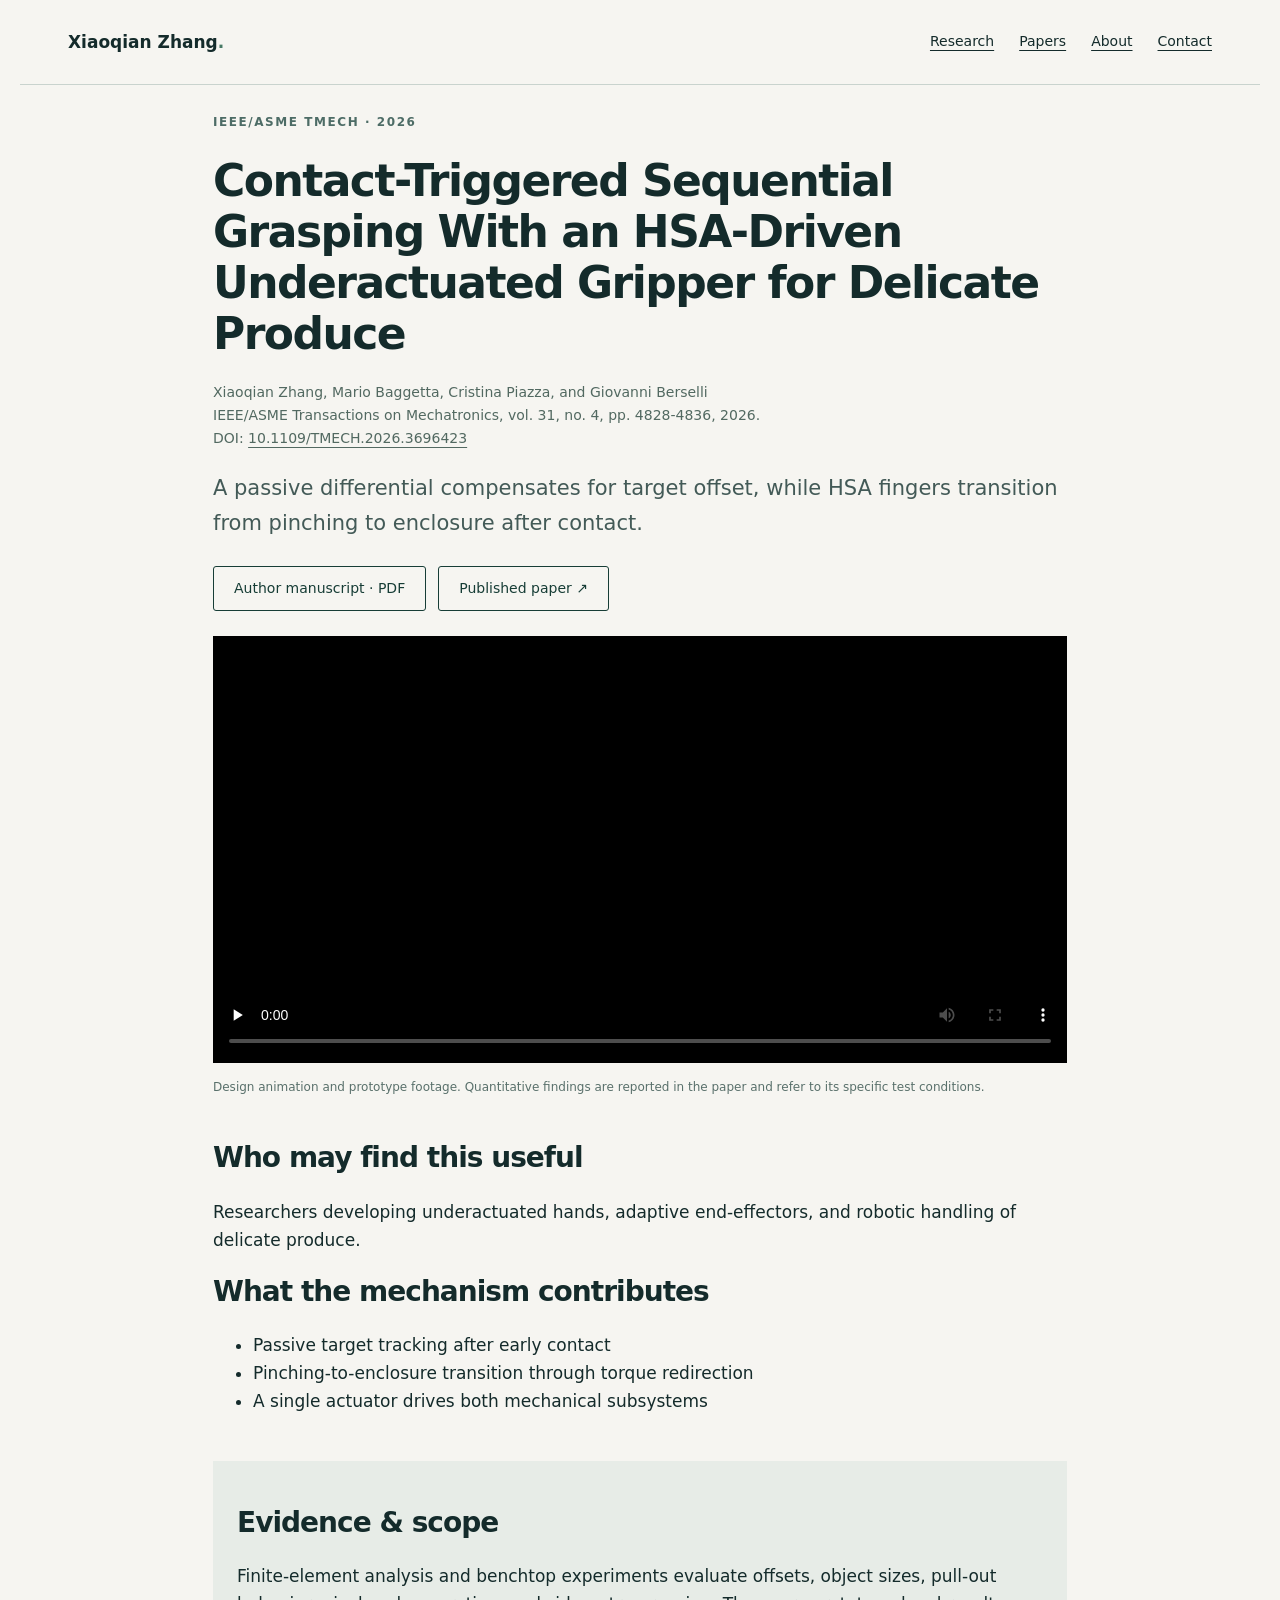
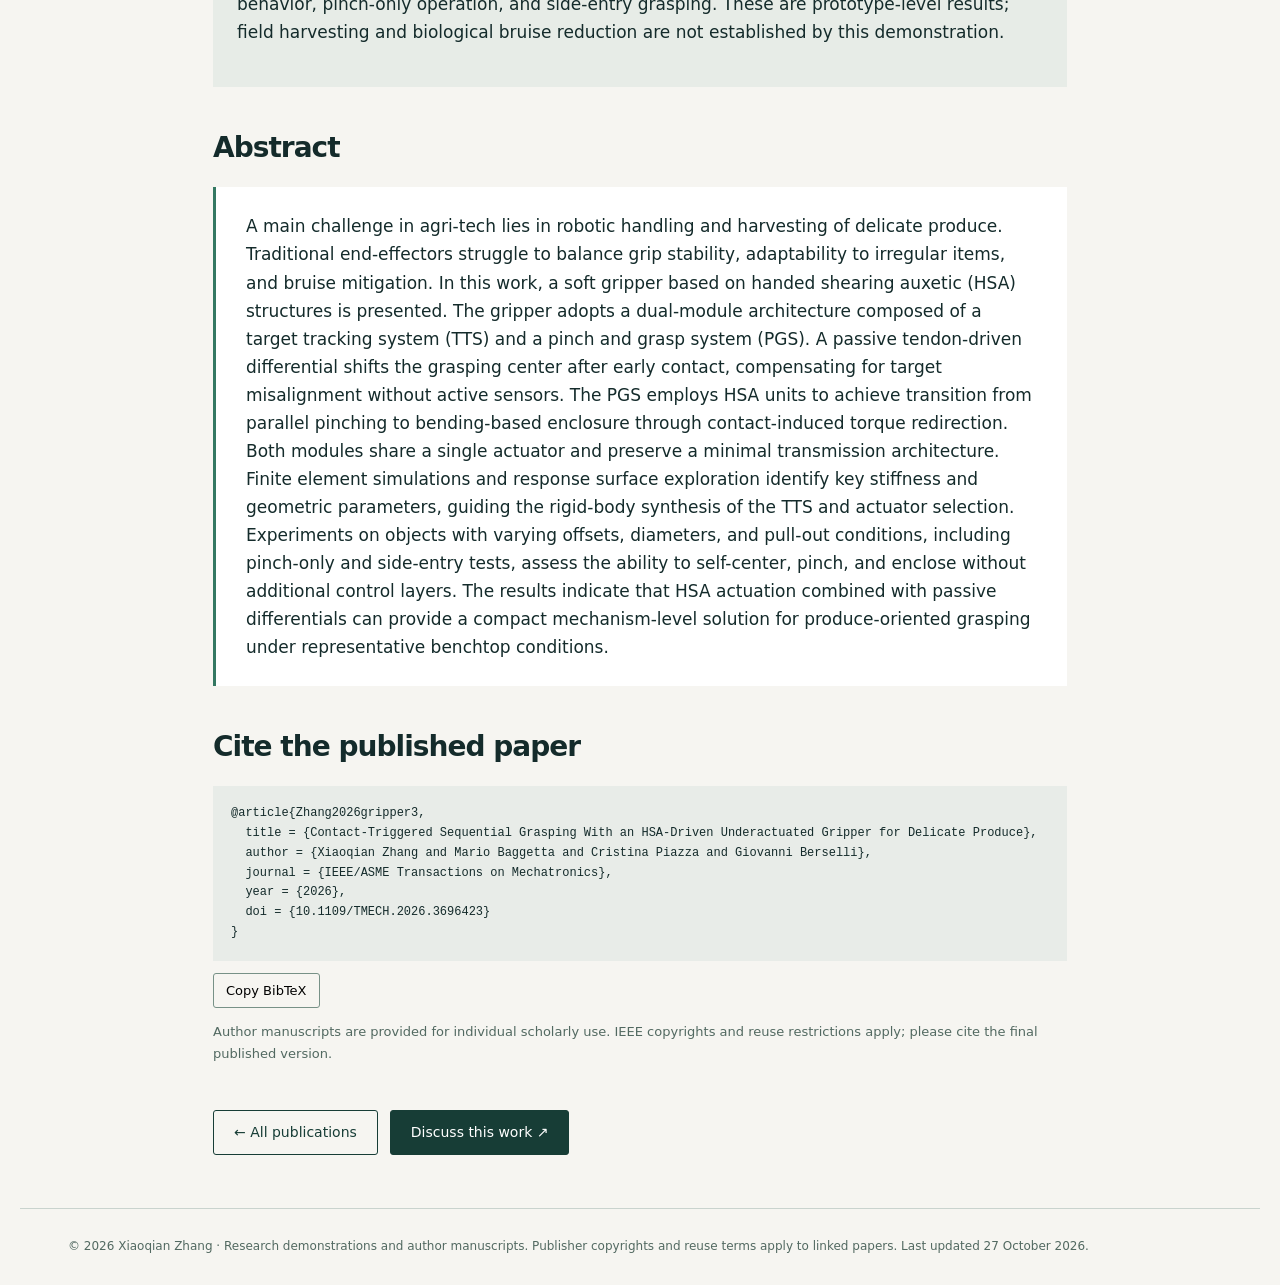
==== research/gripper3.html @ aa2665a9 "Add five research project pages" ====
<!doctype html><html lang="en"><head><meta charset="utf-8"><meta name="viewport" content="width=device-width,initial-scale=1"><title>Contact-Triggered Sequential Grasping With an HSA-Driven Underactuated Gripper for Delicate Produce | Xiaoqian Zhang</title><meta name="description" content="A passive differential compensates for target offset, while HSA fingers transition from pinching to enclosure after contact."><link rel="canonical" href="https://zxq6106109.github.io/research/gripper3.html"><meta property="og:title" content="Contact-Triggered Sequential Grasping With an HSA-Driven Underactuated Gripper for Delicate Produce | Xiaoqian Zhang"><meta property="og:description" content="A passive differential compensates for target offset, while HSA fingers transition from pinching to enclosure after contact."><meta property="og:type" content="website"><meta property="og:image" content="https://zxq6106109.github.io/media/gripper3.jpg"><link rel="stylesheet" href="/style.css"><meta name="citation_author" content="Xiaoqian Zhang"><meta name="citation_author" content="Mario Baggetta"><meta name="citation_author" content="Cristina Piazza"><meta name="citation_author" content="Giovanni Berselli"><meta name="citation_title" content="Contact-Triggered Sequential Grasping With an HSA-Driven Underactuated Gripper for Delicate Produce"><meta name="citation_publication_date" content="2026/06/12"><meta name="citation_doi" content="10.1109/TMECH.2026.3696423"><meta name="citation_pdf_url" content="https://zxq6106109.github.io/papers/gripper3_author_manuscript.pdf"></head><body><header><a class="logo" href="/">Xiaoqian Zhang<span style="color:#487a66">.</span></a><nav aria-label="Main"><a href="/#research">Research</a><a href="/#publications">Papers</a><a href="/#about">About</a><a href="/#contact">Contact</a></nav></header><main class="paper"><div class="eyebrow">IEEE/ASME TMECH · 2026</div><h1>Contact-Triggered Sequential Grasping With an HSA-Driven Underactuated Gripper for Delicate Produce</h1><p class="meta">Xiaoqian Zhang, Mario Baggetta, Cristina Piazza, and Giovanni Berselli<br>IEEE/ASME Transactions on Mechatronics, vol. 31, no. 4, pp. 4828-4836, 2026.<br>DOI: <a href="https://doi.org/10.1109/TMECH.2026.3696423">10.1109/TMECH.2026.3696423</a></p><p class="lead">A passive differential compensates for target offset, while HSA fingers transition from pinching to enclosure after contact.</p><div class="actions"><a class="button secondary" href="/papers/gripper3_author_manuscript.pdf">Author manuscript · PDF</a><a class="button secondary" href="https://doi.org/10.1109/TMECH.2026.3696423">Published paper ↗</a></div><video controls preload="none" playsinline poster="/media/gripper3.jpg" aria-label="Contact-triggered adaptive grasping demonstration"><source src="/media/gripper3.mp4" type="video/mp4"></video><p class="caption">Design animation and prototype footage. Quantitative findings are reported in the paper and refer to its specific test conditions.</p><section><h2>Who may find this useful</h2><p>Researchers developing underactuated hands, adaptive end-effectors, and robotic handling of delicate produce.</p><h2>What the mechanism contributes</h2><ul><li>Passive target tracking after early contact</li><li>Pinching-to-enclosure transition through torque redirection</li><li>A single actuator drives both mechanical subsystems</li></ul></section><section class="evidence"><h2>Evidence & scope</h2><p>Finite-element analysis and benchtop experiments evaluate offsets, object sizes, pull-out behavior, pinch-only operation, and side-entry grasping. These are prototype-level results; field harvesting and biological bruise reduction are not established by this demonstration.</p></section><section><h2>Abstract</h2><div class="abstract">A main challenge in agri-tech lies in robotic handling and harvesting of delicate produce. Traditional end-effectors struggle to balance grip stability, adaptability to irregular items, and bruise mitigation. In this work, a soft gripper based on handed shearing auxetic (HSA) structures is presented. The gripper adopts a dual-module architecture composed of a target tracking system (TTS) and a pinch and grasp system (PGS). A passive tendon-driven differential shifts the grasping center after early contact, compensating for target misalignment without active sensors. The PGS employs HSA units to achieve transition from parallel pinching to bending-based enclosure through contact-induced torque redirection. Both modules share a single actuator and preserve a minimal transmission architecture. Finite element simulations and response surface exploration identify key stiffness and geometric parameters, guiding the rigid-body synthesis of the TTS and actuator selection. Experiments on objects with varying offsets, diameters, and pull-out conditions, including pinch-only and side-entry tests, assess the ability to self-center, pinch, and enclose without additional control layers. The results indicate that HSA actuation combined with passive differentials can provide a compact mechanism-level solution for produce-oriented grasping under representative benchtop conditions.</div></section><section><h2>Cite the published paper</h2><pre id="bib">@article{Zhang2026gripper3,
  title = {Contact-Triggered Sequential Grasping With an HSA-Driven Underactuated Gripper for Delicate Produce},
  author = {Xiaoqian Zhang and Mario Baggetta and Cristina Piazza and Giovanni Berselli},
  journal = {IEEE/ASME Transactions on Mechatronics},
  year = {2026},
  doi = {10.1109/TMECH.2026.3696423}
}</pre><button class="copy" onclick="navigator.clipboard.writeText(document.getElementById('bib').textContent).then(()=>this.textContent='Copied').catch(()=>this.textContent='Select and copy the text above')">Copy BibTeX</button><p class="small">Author manuscripts are provided for individual scholarly use. IEEE copyrights and reuse restrictions apply; please cite the final published version.</p></section><div class="actions"><a class="button secondary" href="/#publications">← All publications</a><a class="button" href="mailto:xiaoqian.zhang@edu.unige.it">Discuss this work ↗</a></div></main><footer>© 2026 Xiaoqian Zhang · Research demonstrations and author manuscripts. Publisher copyrights and reuse terms apply to linked papers. Last updated 27 October 2026.</footer></body></html>
---- style.css ----
*{box-sizing:border-box}html{scroll-behavior:smooth}body{margin:0;background:#f6f5f1;color:#142b2b;font:17px/1.65 system-ui,sans-serif}a{color:inherit;text-underline-offset:4px}a:hover{color:#087b70}header,main,footer{max-width:1240px;margin:auto;padding:28px 48px}header{display:flex;justify-content:space-between;border-bottom:1px solid #c9d3ce;align-items:center}nav{display:flex;gap:25px;font-size:14px}.logo{font-weight:750;text-decoration:none}.eyebrow{font-size:12px;letter-spacing:.13em;text-transform:uppercase;color:#4d6c66;font-weight:700}h1,h2,h3{line-height:1.1;letter-spacing:-.035em}h1{font-size:clamp(42px,5.5vw,76px);font-weight:550;margin:22px 0}h2{font-size:42px;font-weight:550}h3{font-size:29px;font-weight:550}.hero{display:grid;grid-template-columns:1.06fr 1fr;gap:52px;padding:62px 0 80px;align-items:center}.hero p{max-width:590px;color:#435a57}.hero img{width:100%;background:#070909;border-radius:4px}.caption{font-size:12px;color:#59706b;margin-top:7px}.actions{display:flex;flex-wrap:wrap;gap:12px;margin:25px 0}.button{display:inline-block;background:#173d36;color:#fff;text-decoration:none;padding:10px 20px;border:1px solid #173d36;font-size:14px;border-radius:3px}.button:hover{background:#286154;color:white}.button.secondary{background:transparent;color:#173d36}.section-head{border-top:1px solid #c9d3ce;padding-top:25px;margin-top:20px}.project{display:grid;grid-template-columns:1fr 1fr;gap:50px;margin:58px 0 80px;align-items:center}.project video{width:100%;background:black;display:block;aspect-ratio:16/9}.project h3{margin:15px 0}.project p{color:#435a57}.tag{font-size:11px;font-weight:750;letter-spacing:.07em;text-transform:uppercase;color:#236b5a}.paperlist{padding:0;list-style:none}.paperlist li{padding:24px 0;border-bottom:1px solid #c9d3ce}.paperlist h3{font-size:22px;line-height:1.3;margin:0 0 9px}.meta{font-size:14px;color:#526961}.about{display:grid;grid-template-columns:1fr 1fr;gap:60px;padding:45px 0}.about p{color:#435a57}.contact{padding:45px 0 70px}footer{font-size:12px;border-top:1px solid #c9d3ce;color:#526961}.paper{max-width:950px}.paper h1{font-size:44px;line-height:1.16}.paper video{width:100%;background:black}.paper .lead{font-size:21px;color:#435a57}.paper section{margin:46px 0}.paper h2{font-size:28px}.abstract{background:white;border-left:3px solid #347862;padding:25px 30px}.evidence{padding:24px;background:#e7ece7}.small{font-size:13px;color:#526961}details{margin-top:20px}pre{white-space:pre-wrap;overflow-wrap:anywhere;font-size:12px;padding:18px;background:#e8ece8}button{cursor:pointer;font:inherit}.copy{font-size:13px;padding:6px 12px;border:1px solid #779187;border-radius:3px;background:transparent}.screenreader{position:absolute;left:-10000px}@media(max-width:760px){header,main,footer{padding:20px 22px}nav{gap:13px;font-size:12px}.hero,.project,.about{grid-template-columns:1fr;gap:25px}.hero{padding:35px 0}.project{margin:35px 0 60px}.paper h1{font-size:34px}h2{font-size:34px}}@media(prefers-reduced-motion:reduce){html{scroll-behavior:auto}}
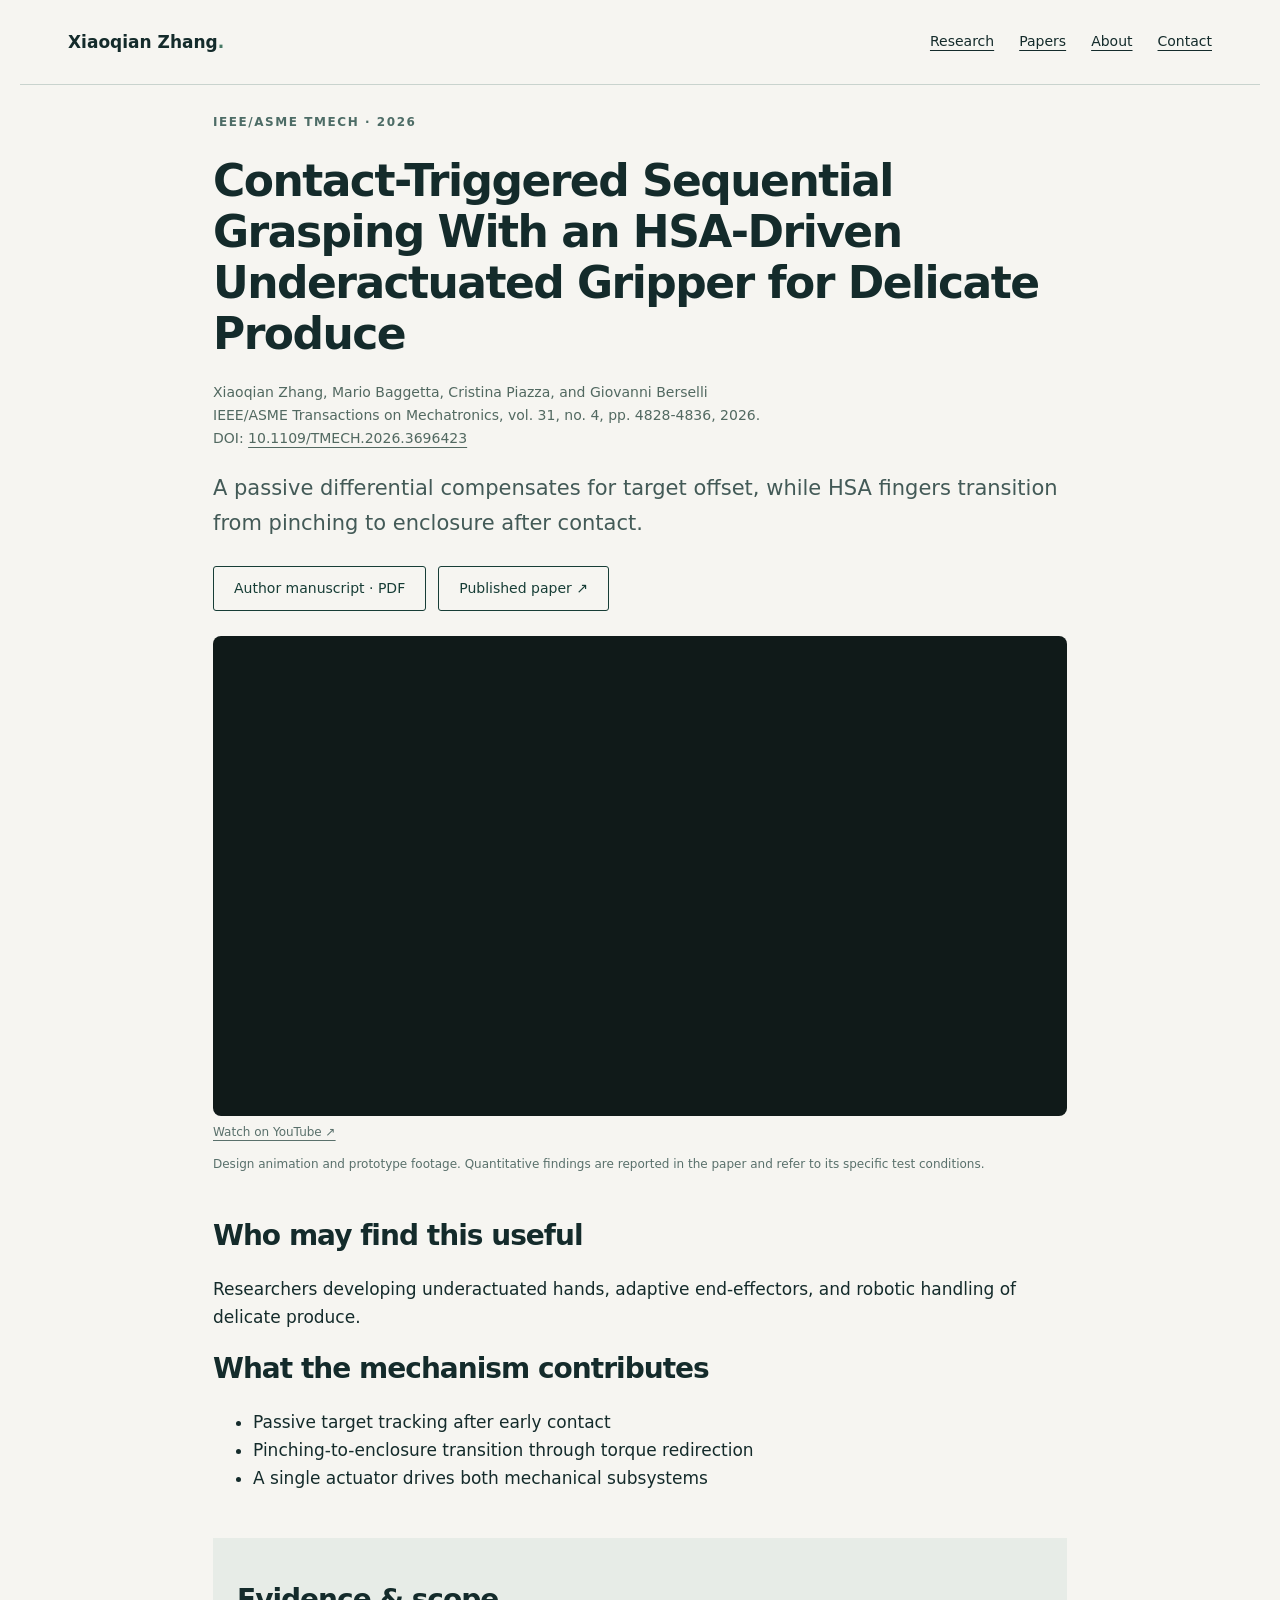
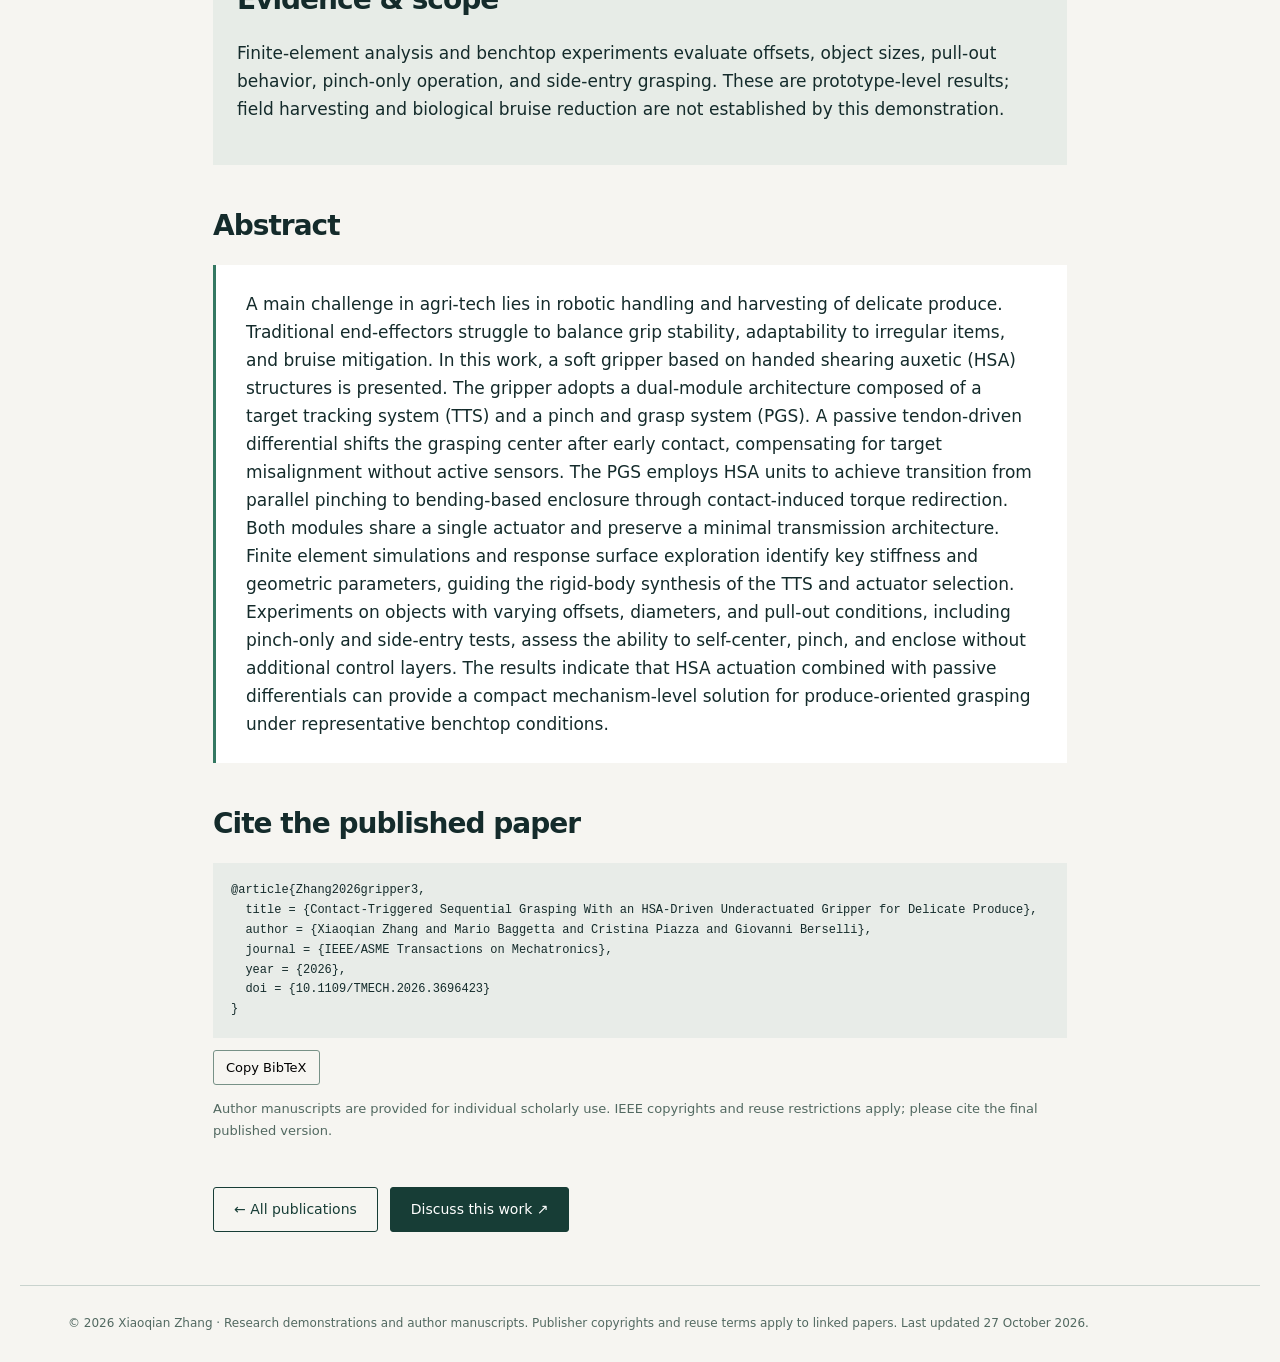
==== commit 62039f44: "Connect research pages to published video demonstrations" ====
--- a/research/gripper3.html
+++ b/research/gripper3.html
@@ -1,4 +1,4 @@
-<!doctype html><html lang="en"><head><meta charset="utf-8"><meta name="viewport" content="width=device-width,initial-scale=1"><title>Contact-Triggered Sequential Grasping With an HSA-Driven Underactuated Gripper for Delicate Produce | Xiaoqian Zhang</title><meta name="description" content="A passive differential compensates for target offset, while HSA fingers transition from pinching to enclosure after contact."><link rel="canonical" href="https://zxq6106109.github.io/research/gripper3.html"><meta property="og:title" content="Contact-Triggered Sequential Grasping With an HSA-Driven Underactuated Gripper for Delicate Produce | Xiaoqian Zhang"><meta property="og:description" content="A passive differential compensates for target offset, while HSA fingers transition from pinching to enclosure after contact."><meta property="og:type" content="website"><meta property="og:image" content="https://zxq6106109.github.io/media/gripper3.jpg"><link rel="stylesheet" href="/style.css"><meta name="citation_author" content="Xiaoqian Zhang"><meta name="citation_author" content="Mario Baggetta"><meta name="citation_author" content="Cristina Piazza"><meta name="citation_author" content="Giovanni Berselli"><meta name="citation_title" content="Contact-Triggered Sequential Grasping With an HSA-Driven Underactuated Gripper for Delicate Produce"><meta name="citation_publication_date" content="2026/06/12"><meta name="citation_doi" content="10.1109/TMECH.2026.3696423"><meta name="citation_pdf_url" content="https://zxq6106109.github.io/papers/gripper3_author_manuscript.pdf"></head><body><header><a class="logo" href="/">Xiaoqian Zhang<span style="color:#487a66">.</span></a><nav aria-label="Main"><a href="/#research">Research</a><a href="/#publications">Papers</a><a href="/#about">About</a><a href="/#contact">Contact</a></nav></header><main class="paper"><div class="eyebrow">IEEE/ASME TMECH · 2026</div><h1>Contact-Triggered Sequential Grasping With an HSA-Driven Underactuated Gripper for Delicate Produce</h1><p class="meta">Xiaoqian Zhang, Mario Baggetta, Cristina Piazza, and Giovanni Berselli<br>IEEE/ASME Transactions on Mechatronics, vol. 31, no. 4, pp. 4828-4836, 2026.<br>DOI: <a href="https://doi.org/10.1109/TMECH.2026.3696423">10.1109/TMECH.2026.3696423</a></p><p class="lead">A passive differential compensates for target offset, while HSA fingers transition from pinching to enclosure after contact.</p><div class="actions"><a class="button secondary" href="/papers/gripper3_author_manuscript.pdf">Author manuscript · PDF</a><a class="button secondary" href="https://doi.org/10.1109/TMECH.2026.3696423">Published paper ↗</a></div><video controls preload="none" playsinline poster="/media/gripper3.jpg" aria-label="Contact-triggered adaptive grasping demonstration"><source src="/media/gripper3.mp4" type="video/mp4"></video><p class="caption">Design animation and prototype footage. Quantitative findings are reported in the paper and refer to its specific test conditions.</p><section><h2>Who may find this useful</h2><p>Researchers developing underactuated hands, adaptive end-effectors, and robotic handling of delicate produce.</p><h2>What the mechanism contributes</h2><ul><li>Passive target tracking after early contact</li><li>Pinching-to-enclosure transition through torque redirection</li><li>A single actuator drives both mechanical subsystems</li></ul></section><section class="evidence"><h2>Evidence & scope</h2><p>Finite-element analysis and benchtop experiments evaluate offsets, object sizes, pull-out behavior, pinch-only operation, and side-entry grasping. These are prototype-level results; field harvesting and biological bruise reduction are not established by this demonstration.</p></section><section><h2>Abstract</h2><div class="abstract">A main challenge in agri-tech lies in robotic handling and harvesting of delicate produce. Traditional end-effectors struggle to balance grip stability, adaptability to irregular items, and bruise mitigation. In this work, a soft gripper based on handed shearing auxetic (HSA) structures is presented. The gripper adopts a dual-module architecture composed of a target tracking system (TTS) and a pinch and grasp system (PGS). A passive tendon-driven differential shifts the grasping center after early contact, compensating for target misalignment without active sensors. The PGS employs HSA units to achieve transition from parallel pinching to bending-based enclosure through contact-induced torque redirection. Both modules share a single actuator and preserve a minimal transmission architecture. Finite element simulations and response surface exploration identify key stiffness and geometric parameters, guiding the rigid-body synthesis of the TTS and actuator selection. Experiments on objects with varying offsets, diameters, and pull-out conditions, including pinch-only and side-entry tests, assess the ability to self-center, pinch, and enclose without additional control layers. The results indicate that HSA actuation combined with passive differentials can provide a compact mechanism-level solution for produce-oriented grasping under representative benchtop conditions.</div></section><section><h2>Cite the published paper</h2><pre id="bib">@article{Zhang2026gripper3,
+<!doctype html><html lang="en"><head><meta charset="utf-8"><meta name="viewport" content="width=device-width,initial-scale=1"><title>Contact-Triggered Sequential Grasping With an HSA-Driven Underactuated Gripper for Delicate Produce | Xiaoqian Zhang</title><meta name="description" content="A passive differential compensates for target offset, while HSA fingers transition from pinching to enclosure after contact."><link rel="canonical" href="https://zxq6106109.github.io/research/gripper3.html"><meta property="og:title" content="Contact-Triggered Sequential Grasping With an HSA-Driven Underactuated Gripper for Delicate Produce | Xiaoqian Zhang"><meta property="og:description" content="A passive differential compensates for target offset, while HSA fingers transition from pinching to enclosure after contact."><meta property="og:type" content="website"><meta property="og:image" content="https://zxq6106109.github.io/media/gripper3.jpg"><link rel="stylesheet" href="/style.css"><meta name="citation_author" content="Xiaoqian Zhang"><meta name="citation_author" content="Mario Baggetta"><meta name="citation_author" content="Cristina Piazza"><meta name="citation_author" content="Giovanni Berselli"><meta name="citation_title" content="Contact-Triggered Sequential Grasping With an HSA-Driven Underactuated Gripper for Delicate Produce"><meta name="citation_publication_date" content="2026/06/12"><meta name="citation_doi" content="10.1109/TMECH.2026.3696423"><meta name="citation_pdf_url" content="https://zxq6106109.github.io/papers/gripper3_author_manuscript.pdf"></head><body><header><a class="logo" href="/">Xiaoqian Zhang<span style="color:#487a66">.</span></a><nav aria-label="Main"><a href="/#research">Research</a><a href="/#publications">Papers</a><a href="/#about">About</a><a href="/#contact">Contact</a></nav></header><main class="paper"><div class="eyebrow">IEEE/ASME TMECH · 2026</div><h1>Contact-Triggered Sequential Grasping With an HSA-Driven Underactuated Gripper for Delicate Produce</h1><p class="meta">Xiaoqian Zhang, Mario Baggetta, Cristina Piazza, and Giovanni Berselli<br>IEEE/ASME Transactions on Mechatronics, vol. 31, no. 4, pp. 4828-4836, 2026.<br>DOI: <a href="https://doi.org/10.1109/TMECH.2026.3696423">10.1109/TMECH.2026.3696423</a></p><p class="lead">A passive differential compensates for target offset, while HSA fingers transition from pinching to enclosure after contact.</p><div class="actions"><a class="button secondary" href="/papers/gripper3_author_manuscript.pdf">Author manuscript · PDF</a><a class="button secondary" href="https://doi.org/10.1109/TMECH.2026.3696423">Published paper ↗</a></div><div class="video-embed"><iframe src="https://www.youtube-nocookie.com/embed/eL4gehzuOIA" title="Contact-triggered adaptive grasping demonstration" loading="lazy" allow="accelerometer; autoplay; clipboard-write; encrypted-media; gyroscope; picture-in-picture; web-share" referrerpolicy="strict-origin-when-cross-origin" allowfullscreen></iframe></div><p class="caption"><a href="https://www.youtube.com/watch?v=eL4gehzuOIA">Watch on YouTube ↗</a></p><p class="caption">Design animation and prototype footage. Quantitative findings are reported in the paper and refer to its specific test conditions.</p><section><h2>Who may find this useful</h2><p>Researchers developing underactuated hands, adaptive end-effectors, and robotic handling of delicate produce.</p><h2>What the mechanism contributes</h2><ul><li>Passive target tracking after early contact</li><li>Pinching-to-enclosure transition through torque redirection</li><li>A single actuator drives both mechanical subsystems</li></ul></section><section class="evidence"><h2>Evidence & scope</h2><p>Finite-element analysis and benchtop experiments evaluate offsets, object sizes, pull-out behavior, pinch-only operation, and side-entry grasping. These are prototype-level results; field harvesting and biological bruise reduction are not established by this demonstration.</p></section><section><h2>Abstract</h2><div class="abstract">A main challenge in agri-tech lies in robotic handling and harvesting of delicate produce. Traditional end-effectors struggle to balance grip stability, adaptability to irregular items, and bruise mitigation. In this work, a soft gripper based on handed shearing auxetic (HSA) structures is presented. The gripper adopts a dual-module architecture composed of a target tracking system (TTS) and a pinch and grasp system (PGS). A passive tendon-driven differential shifts the grasping center after early contact, compensating for target misalignment without active sensors. The PGS employs HSA units to achieve transition from parallel pinching to bending-based enclosure through contact-induced torque redirection. Both modules share a single actuator and preserve a minimal transmission architecture. Finite element simulations and response surface exploration identify key stiffness and geometric parameters, guiding the rigid-body synthesis of the TTS and actuator selection. Experiments on objects with varying offsets, diameters, and pull-out conditions, including pinch-only and side-entry tests, assess the ability to self-center, pinch, and enclose without additional control layers. The results indicate that HSA actuation combined with passive differentials can provide a compact mechanism-level solution for produce-oriented grasping under representative benchtop conditions.</div></section><section><h2>Cite the published paper</h2><pre id="bib">@article{Zhang2026gripper3,
   title = {Contact-Triggered Sequential Grasping With an HSA-Driven Underactuated Gripper for Delicate Produce},
   author = {Xiaoqian Zhang and Mario Baggetta and Cristina Piazza and Giovanni Berselli},
   journal = {IEEE/ASME Transactions on Mechatronics},
--- a/style.css
+++ b/style.css
@@ -1 +1,2 @@
-*{box-sizing:border-box}html{scroll-behavior:smooth}body{margin:0;background:#f6f5f1;color:#142b2b;font:17px/1.65 system-ui,sans-serif}a{color:inherit;text-underline-offset:4px}a:hover{color:#087b70}header,main,footer{max-width:1240px;margin:auto;padding:28px 48px}header{display:flex;justify-content:space-between;border-bottom:1px solid #c9d3ce;align-items:center}nav{display:flex;gap:25px;font-size:14px}.logo{font-weight:750;text-decoration:none}.eyebrow{font-size:12px;letter-spacing:.13em;text-transform:uppercase;color:#4d6c66;font-weight:700}h1,h2,h3{line-height:1.1;letter-spacing:-.035em}h1{font-size:clamp(42px,5.5vw,76px);font-weight:550;margin:22px 0}h2{font-size:42px;font-weight:550}h3{font-size:29px;font-weight:550}.hero{display:grid;grid-template-columns:1.06fr 1fr;gap:52px;padding:62px 0 80px;align-items:center}.hero p{max-width:590px;color:#435a57}.hero img{width:100%;background:#070909;border-radius:4px}.caption{font-size:12px;color:#59706b;margin-top:7px}.actions{display:flex;flex-wrap:wrap;gap:12px;margin:25px 0}.button{display:inline-block;background:#173d36;color:#fff;text-decoration:none;padding:10px 20px;border:1px solid #173d36;font-size:14px;border-radius:3px}.button:hover{background:#286154;color:white}.button.secondary{background:transparent;color:#173d36}.section-head{border-top:1px solid #c9d3ce;padding-top:25px;margin-top:20px}.project{display:grid;grid-template-columns:1fr 1fr;gap:50px;margin:58px 0 80px;align-items:center}.project video{width:100%;background:black;display:block;aspect-ratio:16/9}.project h3{margin:15px 0}.project p{color:#435a57}.tag{font-size:11px;font-weight:750;letter-spacing:.07em;text-transform:uppercase;color:#236b5a}.paperlist{padding:0;list-style:none}.paperlist li{padding:24px 0;border-bottom:1px solid #c9d3ce}.paperlist h3{font-size:22px;line-height:1.3;margin:0 0 9px}.meta{font-size:14px;color:#526961}.about{display:grid;grid-template-columns:1fr 1fr;gap:60px;padding:45px 0}.about p{color:#435a57}.contact{padding:45px 0 70px}footer{font-size:12px;border-top:1px solid #c9d3ce;color:#526961}.paper{max-width:950px}.paper h1{font-size:44px;line-height:1.16}.paper video{width:100%;background:black}.paper .lead{font-size:21px;color:#435a57}.paper section{margin:46px 0}.paper h2{font-size:28px}.abstract{background:white;border-left:3px solid #347862;padding:25px 30px}.evidence{padding:24px;background:#e7ece7}.small{font-size:13px;color:#526961}details{margin-top:20px}pre{white-space:pre-wrap;overflow-wrap:anywhere;font-size:12px;padding:18px;background:#e8ece8}button{cursor:pointer;font:inherit}.copy{font-size:13px;padding:6px 12px;border:1px solid #779187;border-radius:3px;background:transparent}.screenreader{position:absolute;left:-10000px}@media(max-width:760px){header,main,footer{padding:20px 22px}nav{gap:13px;font-size:12px}.hero,.project,.about{grid-template-columns:1fr;gap:25px}.hero{padding:35px 0}.project{margin:35px 0 60px}.paper h1{font-size:34px}h2{font-size:34px}}@media(prefers-reduced-motion:reduce){html{scroll-behavior:auto}}+*{box-sizing:border-box}html{scroll-behavior:smooth}body{margin:0;background:#f6f5f1;color:#142b2b;font:17px/1.65 system-ui,sans-serif}a{color:inherit;text-underline-offset:4px}a:hover{color:#087b70}header,main,footer{max-width:1240px;margin:auto;padding:28px 48px}header{display:flex;justify-content:space-between;border-bottom:1px solid #c9d3ce;align-items:center}nav{display:flex;gap:25px;font-size:14px}.logo{font-weight:750;text-decoration:none}.eyebrow{font-size:12px;letter-spacing:.13em;text-transform:uppercase;color:#4d6c66;font-weight:700}h1,h2,h3{line-height:1.1;letter-spacing:-.035em}h1{font-size:clamp(42px,5.5vw,76px);font-weight:550;margin:22px 0}h2{font-size:42px;font-weight:550}h3{font-size:29px;font-weight:550}.hero{display:grid;grid-template-columns:1.06fr 1fr;gap:52px;padding:62px 0 80px;align-items:center}.hero p{max-width:590px;color:#435a57}.hero img{width:100%;background:#070909;border-radius:4px}.caption{font-size:12px;color:#59706b;margin-top:7px}.actions{display:flex;flex-wrap:wrap;gap:12px;margin:25px 0}.button{display:inline-block;background:#173d36;color:#fff;text-decoration:none;padding:10px 20px;border:1px solid #173d36;font-size:14px;border-radius:3px}.button:hover{background:#286154;color:white}.button.secondary{background:transparent;color:#173d36}.section-head{border-top:1px solid #c9d3ce;padding-top:25px;margin-top:20px}.project{display:grid;grid-template-columns:1fr 1fr;gap:50px;margin:58px 0 80px;align-items:center}.project video{width:100%;background:black;display:block;aspect-ratio:16/9}.project h3{margin:15px 0}.project p{color:#435a57}.tag{font-size:11px;font-weight:750;letter-spacing:.07em;text-transform:uppercase;color:#236b5a}.paperlist{padding:0;list-style:none}.paperlist li{padding:24px 0;border-bottom:1px solid #c9d3ce}.paperlist h3{font-size:22px;line-height:1.3;margin:0 0 9px}.meta{font-size:14px;color:#526961}.about{display:grid;grid-template-columns:1fr 1fr;gap:60px;padding:45px 0}.about p{color:#435a57}.contact{padding:45px 0 70px}footer{font-size:12px;border-top:1px solid #c9d3ce;color:#526961}.paper{max-width:950px}.paper h1{font-size:44px;line-height:1.16}.paper video{width:100%;background:black}.paper .lead{font-size:21px;color:#435a57}.paper section{margin:46px 0}.paper h2{font-size:28px}.abstract{background:white;border-left:3px solid #347862;padding:25px 30px}.evidence{padding:24px;background:#e7ece7}.small{font-size:13px;color:#526961}details{margin-top:20px}pre{white-space:pre-wrap;overflow-wrap:anywhere;font-size:12px;padding:18px;background:#e8ece8}button{cursor:pointer;font:inherit}.copy{font-size:13px;padding:6px 12px;border:1px solid #779187;border-radius:3px;background:transparent}.screenreader{position:absolute;left:-10000px}@media(max-width:760px){header,main,footer{padding:20px 22px}nav{gap:13px;font-size:12px}.hero,.project,.about{grid-template-columns:1fr;gap:25px}.hero{padding:35px 0}.project{margin:35px 0 60px}.paper h1{font-size:34px}h2{font-size:34px}}@media(prefers-reduced-motion:reduce){html{scroll-behavior:auto}}
+.video-embed{position:relative;aspect-ratio:16/9;width:100%;background:#101a19;border-radius:8px;overflow:hidden}.video-embed iframe{position:absolute;inset:0;width:100%;height:100%;border:0}
